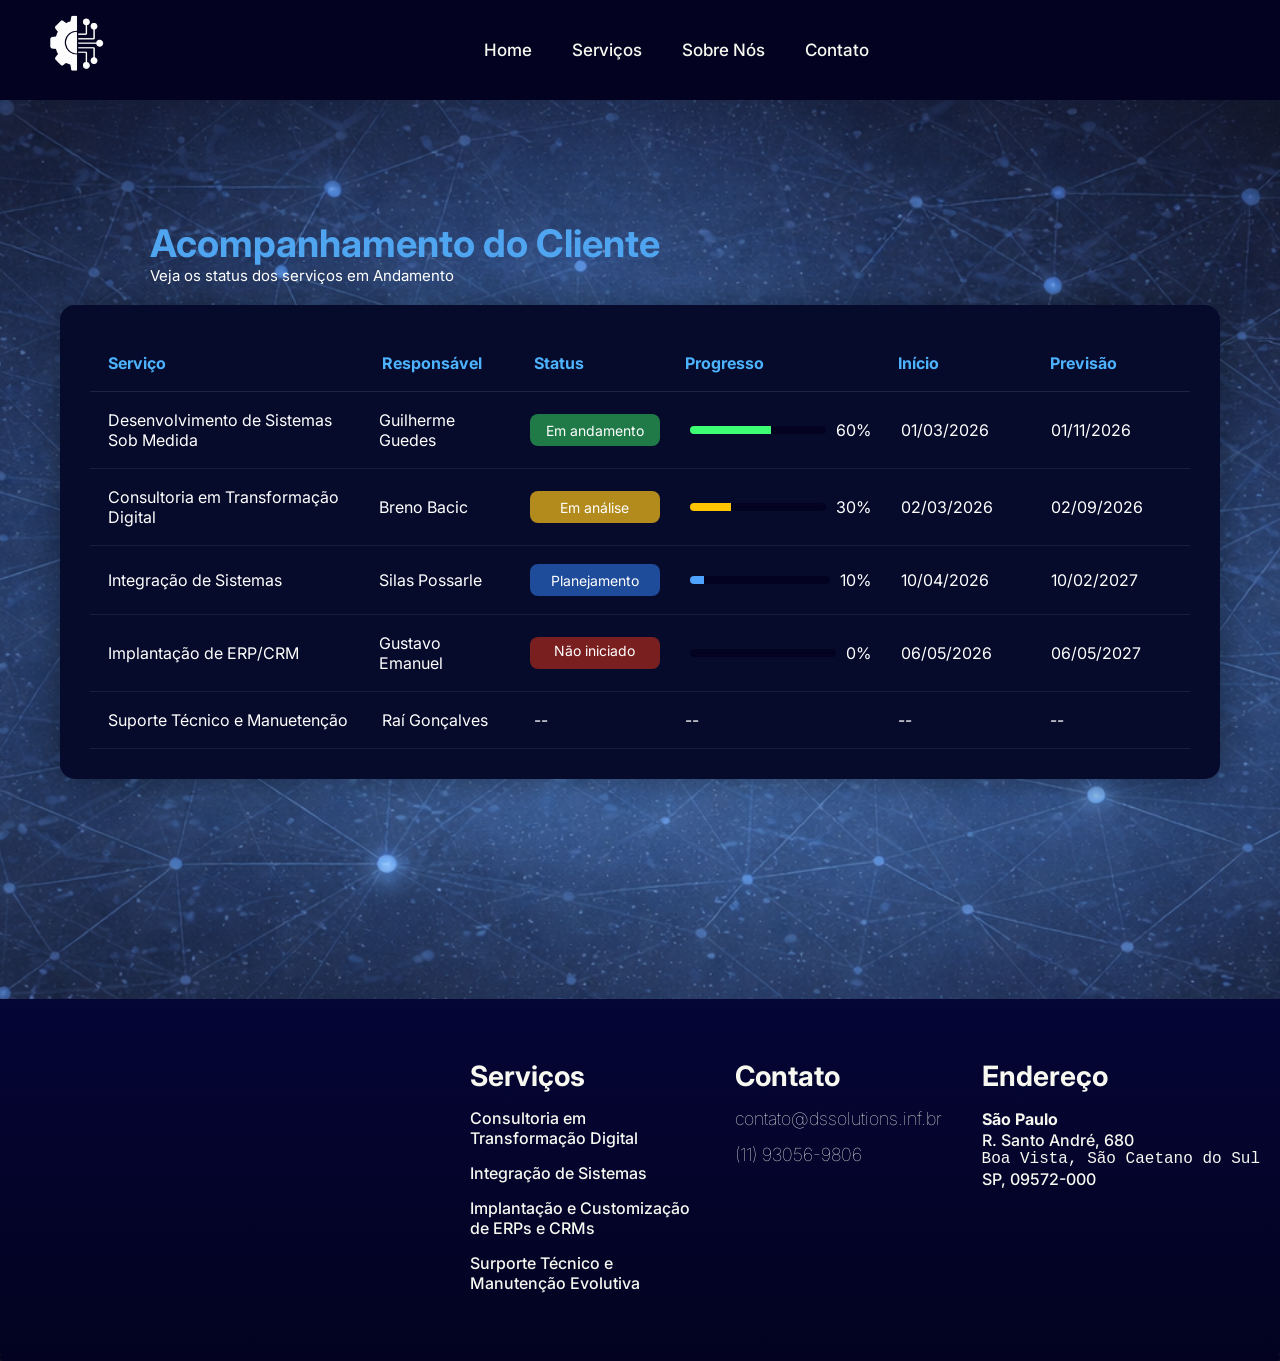
==== acompanhamento.html @ 2493898e "Criacao da Tabela de acompanhamento para o cliente - site DS Solutions" ====
<!DOCTYPE html>
<html lang="pt-br">

<head>
    <meta charset="UTF-8">
    <meta name="viewport" content="width=device-width, initial-scale=1.0">
    <title>DS Solutions - Oraçamento</title>
    <link rel="stylesheet" href="css/acompanhamento.css">
    <link rel="icon" href="imagens/logo_branca.png">
</head>

<body>
    <header class="topo">
        <div>
            <a href="home.html">
                <img src="imagens/logo_branca.png" class="logo" alt="consultoria">
            </a>
        </div>

        <nav class="menu">
            <ul class="opcao">
                <li><a href="home.html">Home</a></li>
                <li><a href="servico.html">Serviços</a></li>
                <li><a href="sobre.html">Sobre Nós</a></li>
                <li><a href="contato.html">Contato</a></li>
            </ul>
        </nav>
    </header>
    <main>
        <div class="acompanhamento">

             <h1 class="titulo">Acompanhamento do Cliente</h1>
            <p class="descricao">Veja os status dos serviços em Andamento </p>
            
            <div class="tabela">

                <div class="cabecalho">
                    <span>Serviço</span>
                    <span>Responsável</span>
                    <span>Status</span>
                    <span>Progresso</span>
                    <span>Início</span>
                    <span>Previsão</span>
                </div>

                <div class="linha">
                    <span>Desenvolvimento de Sistemas Sob Medida</span>
                    <span>Guilherme Guedes</span>
                    <span class="status andamento">Em andamento</span>

                    <div class="progresso">
                        <div class="barra">
                            <div class="valor" style="width:60%"></div>
                        </div>
                        <span>60%</span>
                    </div>

                    <span>01/03/2026</span>
                    <span>01/11/2026</span>
                </div>


                <div class="linha">
                    <span>Consultoria em Transformação Digital</span>
                    <span>Breno Bacic</span>
                    <span class="status analise">Em análise</span>

                    <div class="progresso">
                        <div class="barra">
                            <div class="valor-amarelo" style="width:30%"></div>
                        </div>
                        <span>30%</span>
                    </div>

                    <span>02/03/2026</span>
                    <span>02/09/2026</span>
                </div>


                <div class="linha">
                    <span>Integração de Sistemas</span>
                    <span>Silas Possarle</span>
                    <span class="status planejamento">Planejamento</span>

                    <div class="progresso">
                        <div class="barra">
                            <div class="valor-azul" style="width:10%"></div>
                        </div>
                        <span>10%</span>
                    </div>

                    <span>10/04/2026</span>
                    <span>10/02/2027</span>
                </div>


                <div class="linha">
                    <span>Implantação de ERP/CRM</span>
                    <span>Gustavo Emanuel</span>
                    <span class="nao">Não iniciado</span>

                    <div class="progresso">
                        <div class="barra">
                            <div class="valor-vermelho" style="width:0%"></div>
                        </div>
                        <span>0%</span>
                    </div>

                    <span>06/05/2026</span>
                    <span>06/05/2027</span>
                </div>

                <div class="linha">
                    <span>Suporte Técnico e Manuetenção</span>
                    <span>Raí Gonçalves</span>
                    <span>--</span>
                    <span>--</span>
                    <span>--</span>
                    <span>--</span>    
                </div>
            </div>
        </div>
    </main>
    <footer>
        <div class="main-footer">
            <div class="container-footer">
                <div class="row">
                    <div class="col-footer">
                        <h4>Serviços</h4>
                        <ul class="lista">
                            <a href="consult.html">
                                <li>Consultoria em Transformação Digital</li>
                            </a>
                            <a href="integracao.html">
                                <li>Integração de Sistemas</li>
                            </a>
                            <a href="implantacao.html">
                                <li>Implantação e Customização de ERPs e CRMs</li>
                            </a>
                            <a href="suporte.html">
                                <li>Surporte Técnico e Manutenção Evolutiva</li>
                            </a>
                        </ul>
                    </div>
                    <div class="col-footer">
                        <h4>Contato</h4>
                        <ul class="lista">
                            <li>contato@dssolutions.inf.br</li>
                            <li>(11) 93056-9806</li>
                            <li>
                                <a href="https://www.instagram.com/euu.faccio/"><i class="bi bi-instagram"></i></a>
                                <a href=""><i class="bi bi-facebook"></i></a>
                                <a
                                    href="https://api.whatsapp.com/send/?phone=5511930569806&text&type=phone_number&app_absent=0"><i
                                        class="bi bi-whatsapp"></i></a>
                            </li>
                        </ul>
                    </div>
                    <div class="col-footer">
                        <h4>Endereço</h4>
                        <ul class="lista">
                            <li>
                                <a class="endereco"
                                    href="https://www.google.com/maps/place/R.+Santo+Andr%C3%A9,+680+-+Boa+Vista,+S%C3%A3o+Caetano+do+Sul+-+SP,+09572-000/@-23.6481439,-46.5610715,15.75z/data=!4m6!3m5!1s0x94ce4328ea92757b:0xccca50dd4902033b!8m2!3d-23.6441746!4d-46.5582895!16s%2Fg%2F11dzsc5qnj?hl=pt-br&entry=ttu&g_ep=EgoyMDI2MDIyMy4wIKXMDSoASAFQAw%3D%3D">
                                    <span class="sp">São Paulo <br></span>
                                    R. Santo André, 680
                                    <pre>Boa Vista, São Caetano do Sul</pre> SP, 09572-000

                                </a>
                            </li>
                        </ul>
                    </div>
                </div>
            </div>
        </div>
        <div class="barra">
            <div class="logo-footer">
                <img src="imagens/logo_tudo.png" class="logo-baixo">

                <p class="paragrafo-footer">© 2026 - DS Solutions</p>
            </div>
        </div>
    </footer>
</body>

</html>
---- css/acompanhamento.css ----
@import url('https://fonts.googleapis.com/css2?family=Inter:ital,opsz,wght@0,14..32,100..900;1,14..32,100..900&display=swap');

* {
    margin: 0;
    padding: 0;
    box-sizing: border-box;
}

body {
    font-family: 'Inter', sans-serif;
    background: url("../imagens/fundo4.png");
    background-size: cover;
    background-position: center;
}

.topo {
    display: flex;
    align-items: center;
    justify-content: space-between;
    padding: 0 40px;
    background-color: transparent;
    height: 100px;
    position: fixed;
    top: 0;
    width: 100%;
    z-index: 10;
    background-color: rgba(3, 3, 33);
}

.topo.scrolled {
    background-color: rgb(3, 3, 33);
    transition: 0.1s;
}

.logo {
    height: 110px;
    transition: 0.3s;
}

.logo:hover {
    transform: scale(1.05);
}

.menu {
    justify-content: center;
    flex: 1;
    display: flex;
}

.opcao {
    display: flex;
    gap: 40px;
    list-style: none;
    align-items: center;
}


a {
    text-decoration: none;
    color: #F7F8F0;
    font-weight: 500;
    font-size: 16px;
}

.menu a {
    position: relative;
    text-decoration: none;
    font-size: 17px;
    transition: 0.3s;
}

.menu a:hover {
    text-shadow: 0 0 15px #F7F8F0;
    font-weight: bold;
    font-size: 20px;
}

.menu a:hover::after {
    width: 100%;
}

.menu a::after {
    content: "";
    position: absolute;
    left: 0;
    bottom: -6px;
    width: 0%;
    height: 2px;
    background: #F7F8F0;
    transition: 0.3s;
}

.acompanhamento {
    max-width: 1200px;
    margin: 200px auto;
    padding: 20px;
}

.titulo {
    margin-left: 90px;
    font-size: 38px;
    color: #4fa5f0;
}

.descricao {
    margin-left: 90px;
    font-size: 15px;
    color: #ffffff;
    margin-bottom: 20px;
}

.tabela{
    background:#060a2b;
    border-radius:15px;
    padding:30px;
    max-width:1200px;
    margin:auto;
    color:white;
    box-shadow:0 0 40px rgba(0,0,0,0.5);
}

.cabecalho,
.linha{
    display:grid;
    grid-template-columns:2fr 1fr 1fr 1.5fr 1fr 1fr;
    align-items:center;
    padding:18px;
    gap: 30px;
}

.cabecalho{
    color:#4db3ff;
    font-weight:bold;
    border-bottom:1px solid rgba(255,255,255,0.1);
}

.linha{
    border-bottom:1px solid rgba(255,255,255,0.08);
    transition:0.2s;
}

.linha:hover{
    background:rgba(255,255,255,0.05);
}

.status{
    display:flex;
    justify-content:center;
    align-items:center;

    width:130px;
    height:32px;

    border-radius:8px;
    font-size:14px;
}

.andamento{
    background:#1f7a47;
}

.analise{
    background:#b38a1c;
}

.planejamento{
    background:#1e4c9a;
}

.nao{
    justify-content:center;
    align-items:center;
    padding: 5px;
    text-align: center;
    width:130px;
    height:32px;
    border-radius:8px;
    font-size:14px;
    background:#7a1f1f;
}

.progresso{
    display:flex;
    align-items:center;
    gap:10px;
}

.barra{
    width:100%;
    height:8px;
    background:#1b2047;
    border-radius:10px;
    overflow:hidden;
}

.valor{
    height:100%;
    background:#3cff73;
}

.valor-amarelo{
    height: 100%;
    background:#ffc400;
}

.valor-azul{
    height: 100%;
    background:#4da3ff;
}

.valor-vermelho{
    height: 100%;
    background:#ff4d4d;
}

.container-footer {
    color: #F7F8F0;
    display: inline-block;
    margin-left: 450px;
    justify-content: center;
    align-items: center;
}

.main-footer {
    background: linear-gradient(360deg, rgb(3, 3, 33), rgb(5, 5, 54));
    color: #F7F8F0;
    padding: 40px 0;
    margin-top: 50px;
}

.row {
    display: flex;
    list-style: none;
    font-size: 18px;
    color: #F7F8F0;
}

.row h4 {
    font-size: 28px;
    font-weight: bold;
    margin-bottom: 10px;
    color: #F7F8F0;
    cursor: default;
}

.col-footer {
    list-style-type: none;
    font-size: 18px;
    padding: 20px;
    justify-content: space-between;
    font-weight: lighter;
}

.col-footer li {
    list-style-type: none;
    margin-top: 15px;
}

.col-footer i {
    margin-right: 10px;
}

.sp {
    font-weight: bold;
}

.barra {
    background: rgb(3, 3, 33);
    color: #fff;
    align-items: center;
    position: relative;
}

.logo-footer {
    text-align: center;
    justify-content: center;
}

.logo-baixo {
    height: 150px;
    margin-bottom: -50px;

}

.paragrafo-footer {
    font-size: 18px;
    text-align: center;
    font-weight: bold;
    justify-content: center;
    flex: 1;
    padding-bottom: 25px;
}
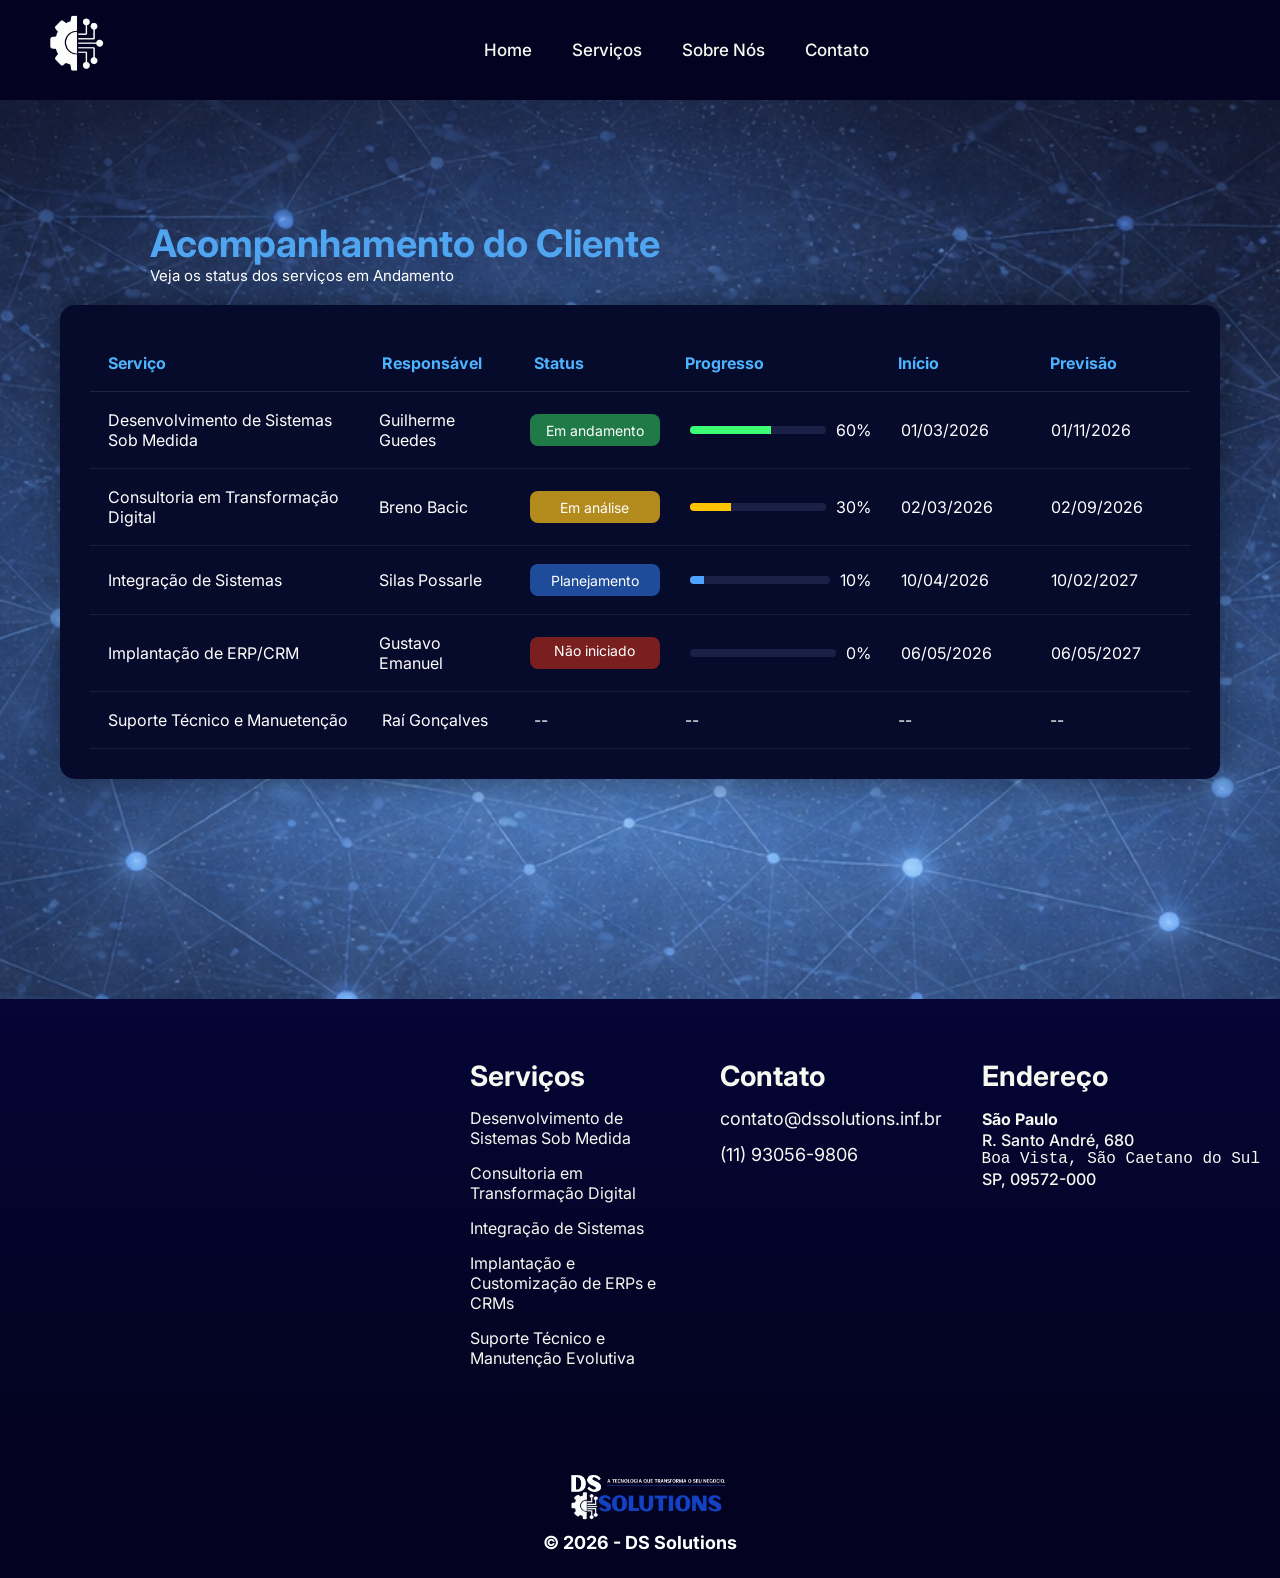
==== commit dd77edd6: "Toques finais do site" ====
--- a/acompanhamento.html
+++ b/acompanhamento.html
@@ -128,6 +128,10 @@
                     <div class="col-footer">
                         <h4>Serviços</h4>
                         <ul class="lista">
+                            <a href="dev.html">
+                                <li>Desenvolvimento de Sistemas Sob Medida</li>
+                            </a>
+
                             <a href="consult.html">
                                 <li>Consultoria em Transformação Digital</li>
                             </a>
@@ -138,7 +142,7 @@
                                 <li>Implantação e Customização de ERPs e CRMs</li>
                             </a>
                             <a href="suporte.html">
-                                <li>Surporte Técnico e Manutenção Evolutiva</li>
+                                <li>Suporte Técnico e Manutenção Evolutiva</li>
                             </a>
                         </ul>
                     </div>
@@ -173,7 +177,7 @@
                 </div>
             </div>
         </div>
-        <div class="barra">
+        <div class="barra-footer">
             <div class="logo-footer">
                 <img src="imagens/logo_tudo.png" class="logo-baixo">
 
--- a/css/acompanhamento.css
+++ b/css/acompanhamento.css
@@ -254,6 +254,12 @@
 .col-footer li {
     list-style-type: none;
     margin-top: 15px;
+    font-weight: 400;
+}
+
+.col-footer li:hover {
+    transform: scale(1.05);
+    transition: 0.2s;
 }
 
 .col-footer i {
@@ -264,7 +270,7 @@
     font-weight: bold;
 }
 
-.barra {
+.barra-footer {
     background: rgb(3, 3, 33);
     color: #fff;
     align-items: center;
